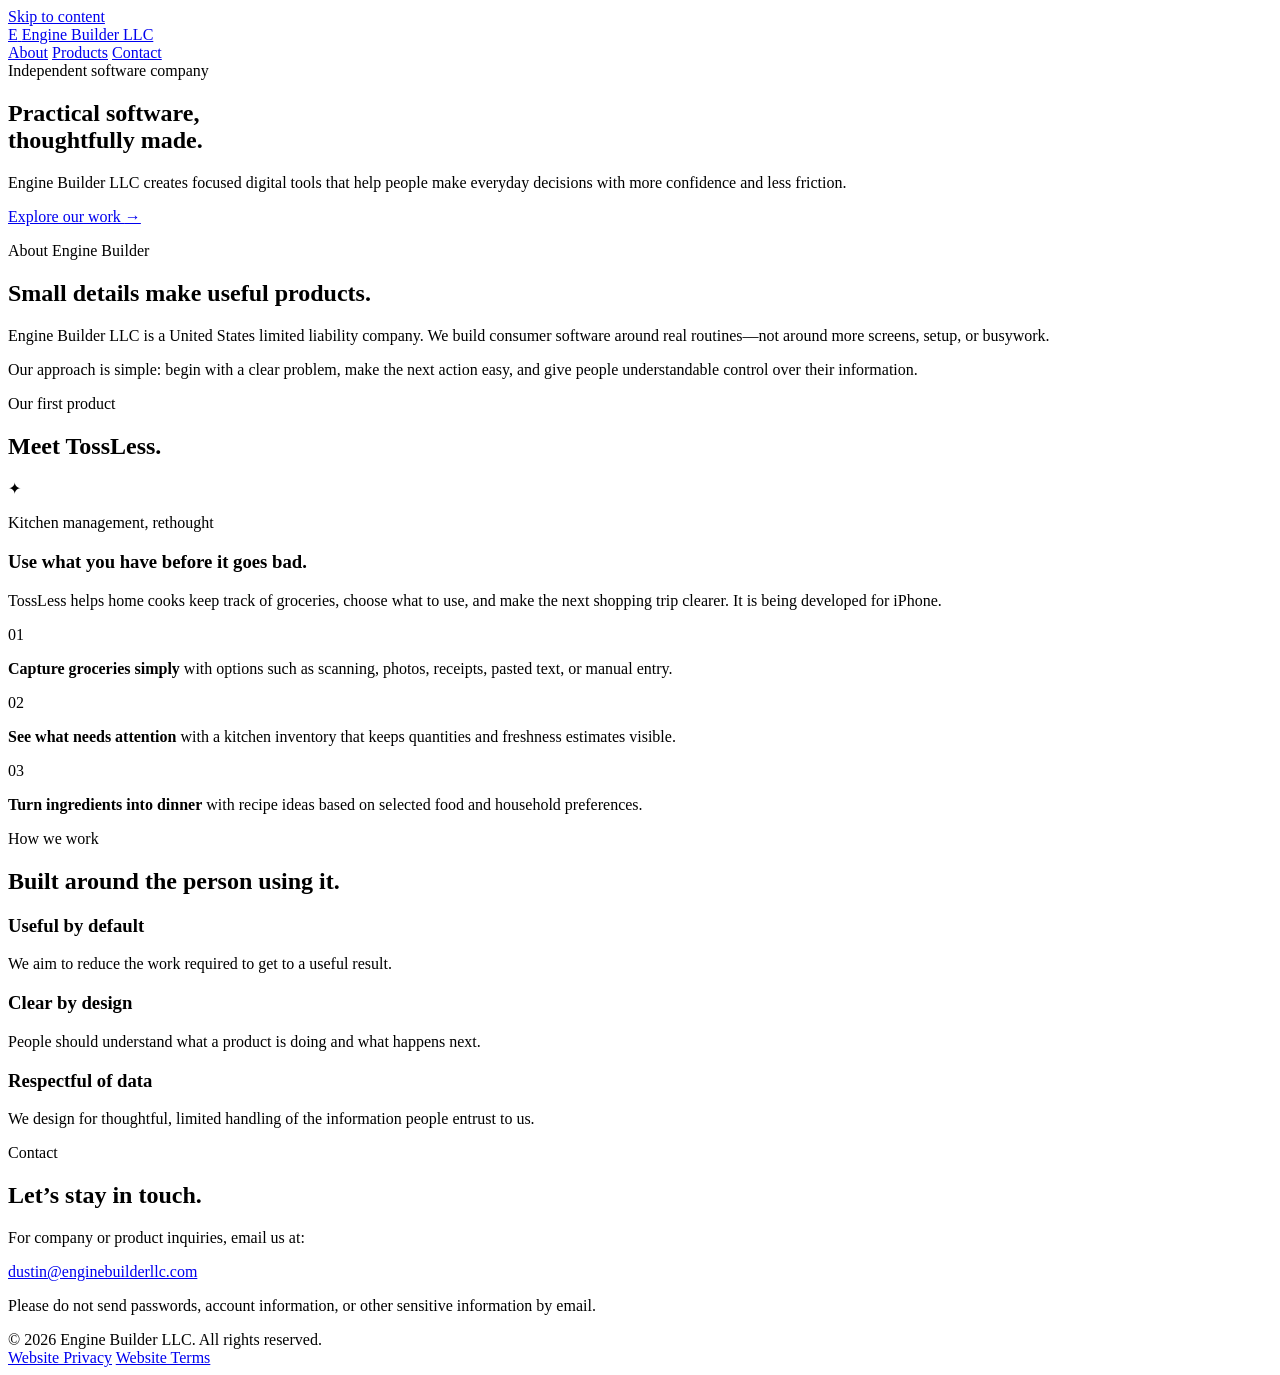
==== index.html @ 01be60da "Add files via upload" ====
<!doctype html>
<html lang="en">
  <head>
    <meta charset="utf-8">
    <meta name="viewport" content="width=device-width, initial-scale=1">
    <meta name="description" content="Engine Builder LLC develops focused, practical software for everyday life.">
    <meta name="theme-color" content="#24443a">
    <title>Engine Builder LLC | Practical software, thoughtfully made</title>
    <link rel="stylesheet" href="styles.css">
  </head>
  <body>
    <a class="skip-link" href="#main-content">Skip to content</a>
    <header class="site-header">
      <a class="brand" href="/" aria-label="Engine Builder LLC home">
        <span class="brand-mark" aria-hidden="true">E</span>
        <span>Engine Builder LLC</span>
      </a>
      <nav aria-label="Main navigation">
        <a href="#about">About</a>
        <a href="#products">Products</a>
        <a href="#contact">Contact</a>
      </nav>
    </header>

    <main id="main-content">
      <section class="hero" aria-labelledby="hero-title">
        <div class="eyebrow">Independent software company</div>
        <h1 id="hero-title">Practical software,<br>thoughtfully made.</h1>
        <p class="hero-copy">Engine Builder LLC creates focused digital tools that help people make everyday decisions with more confidence and less friction.</p>
        <a class="button" href="#products">Explore our work <span aria-hidden="true">→</span></a>
      </section>

      <section id="about" class="section two-column" aria-labelledby="about-title">
        <div>
          <p class="section-label">About Engine Builder</p>
          <h2 id="about-title">Small details make useful products.</h2>
        </div>
        <div class="body-copy">
          <p>Engine Builder LLC is a United States limited liability company. We build consumer software around real routines—not around more screens, setup, or busywork.</p>
          <p>Our approach is simple: begin with a clear problem, make the next action easy, and give people understandable control over their information.</p>
        </div>
      </section>

      <section id="products" class="section product-section" aria-labelledby="products-title">
        <div class="section-heading">
          <p class="section-label">Our first product</p>
          <h2 id="products-title">Meet TossLess.</h2>
        </div>
        <article class="product-card">
          <div class="product-card-content">
            <span class="product-icon" aria-hidden="true">✦</span>
            <p class="product-kicker">Kitchen management, rethought</p>
            <h3>Use what you have before it goes bad.</h3>
            <p>TossLess helps home cooks keep track of groceries, choose what to use, and make the next shopping trip clearer. It is being developed for iPhone.</p>
          </div>
          <div class="product-details" aria-label="TossLess capabilities">
            <div>
              <span class="detail-number">01</span>
              <p><strong>Capture groceries simply</strong> with options such as scanning, photos, receipts, pasted text, or manual entry.</p>
            </div>
            <div>
              <span class="detail-number">02</span>
              <p><strong>See what needs attention</strong> with a kitchen inventory that keeps quantities and freshness estimates visible.</p>
            </div>
            <div>
              <span class="detail-number">03</span>
              <p><strong>Turn ingredients into dinner</strong> with recipe ideas based on selected food and household preferences.</p>
            </div>
          </div>
        </article>
      </section>

      <section class="section principles" aria-labelledby="principles-title">
        <div class="section-heading">
          <p class="section-label">How we work</p>
          <h2 id="principles-title">Built around the person using it.</h2>
        </div>
        <div class="principle-grid">
          <article>
            <h3>Useful by default</h3>
            <p>We aim to reduce the work required to get to a useful result.</p>
          </article>
          <article>
            <h3>Clear by design</h3>
            <p>People should understand what a product is doing and what happens next.</p>
          </article>
          <article>
            <h3>Respectful of data</h3>
            <p>We design for thoughtful, limited handling of the information people entrust to us.</p>
          </article>
        </div>
      </section>

      <section id="contact" class="contact-section" aria-labelledby="contact-title">
        <div>
          <p class="section-label">Contact</p>
          <h2 id="contact-title">Let’s stay in touch.</h2>
        </div>
        <div>
          <p>For company or product inquiries, email us at:</p>
          <a class="email-link" href="mailto:dustin@enginebuilderllc.com">dustin@enginebuilderllc.com</a>
          <p class="contact-note">Please do not send passwords, account information, or other sensitive information by email.</p>
        </div>
      </section>
    </main>

    <footer class="site-footer">
      <span>© <span id="year"></span> Engine Builder LLC. All rights reserved.</span>
      <div>
        <a href="privacy.html">Website Privacy</a>
        <a href="terms.html">Website Terms</a>
      </div>
    </footer>
    <script>document.getElementById('year').textContent = new Date().getFullYear();</script>
  </body>
</html>
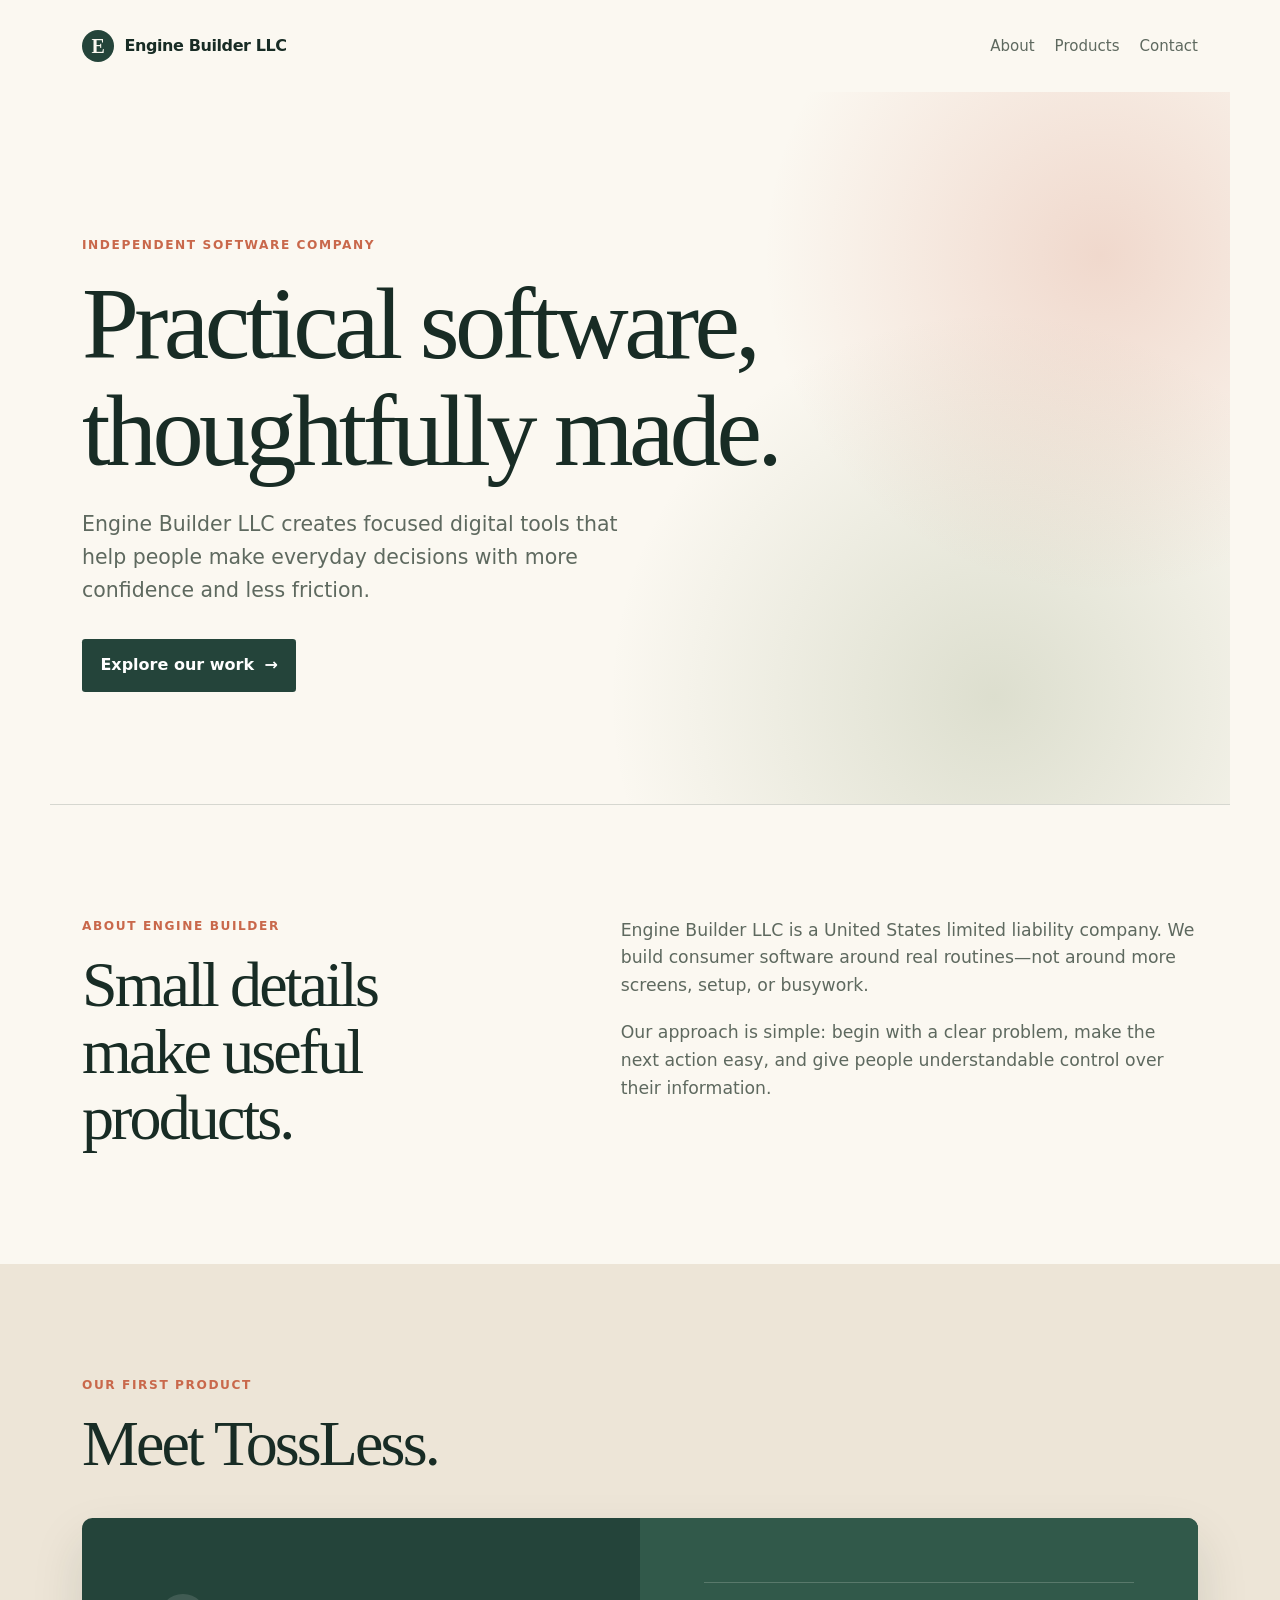
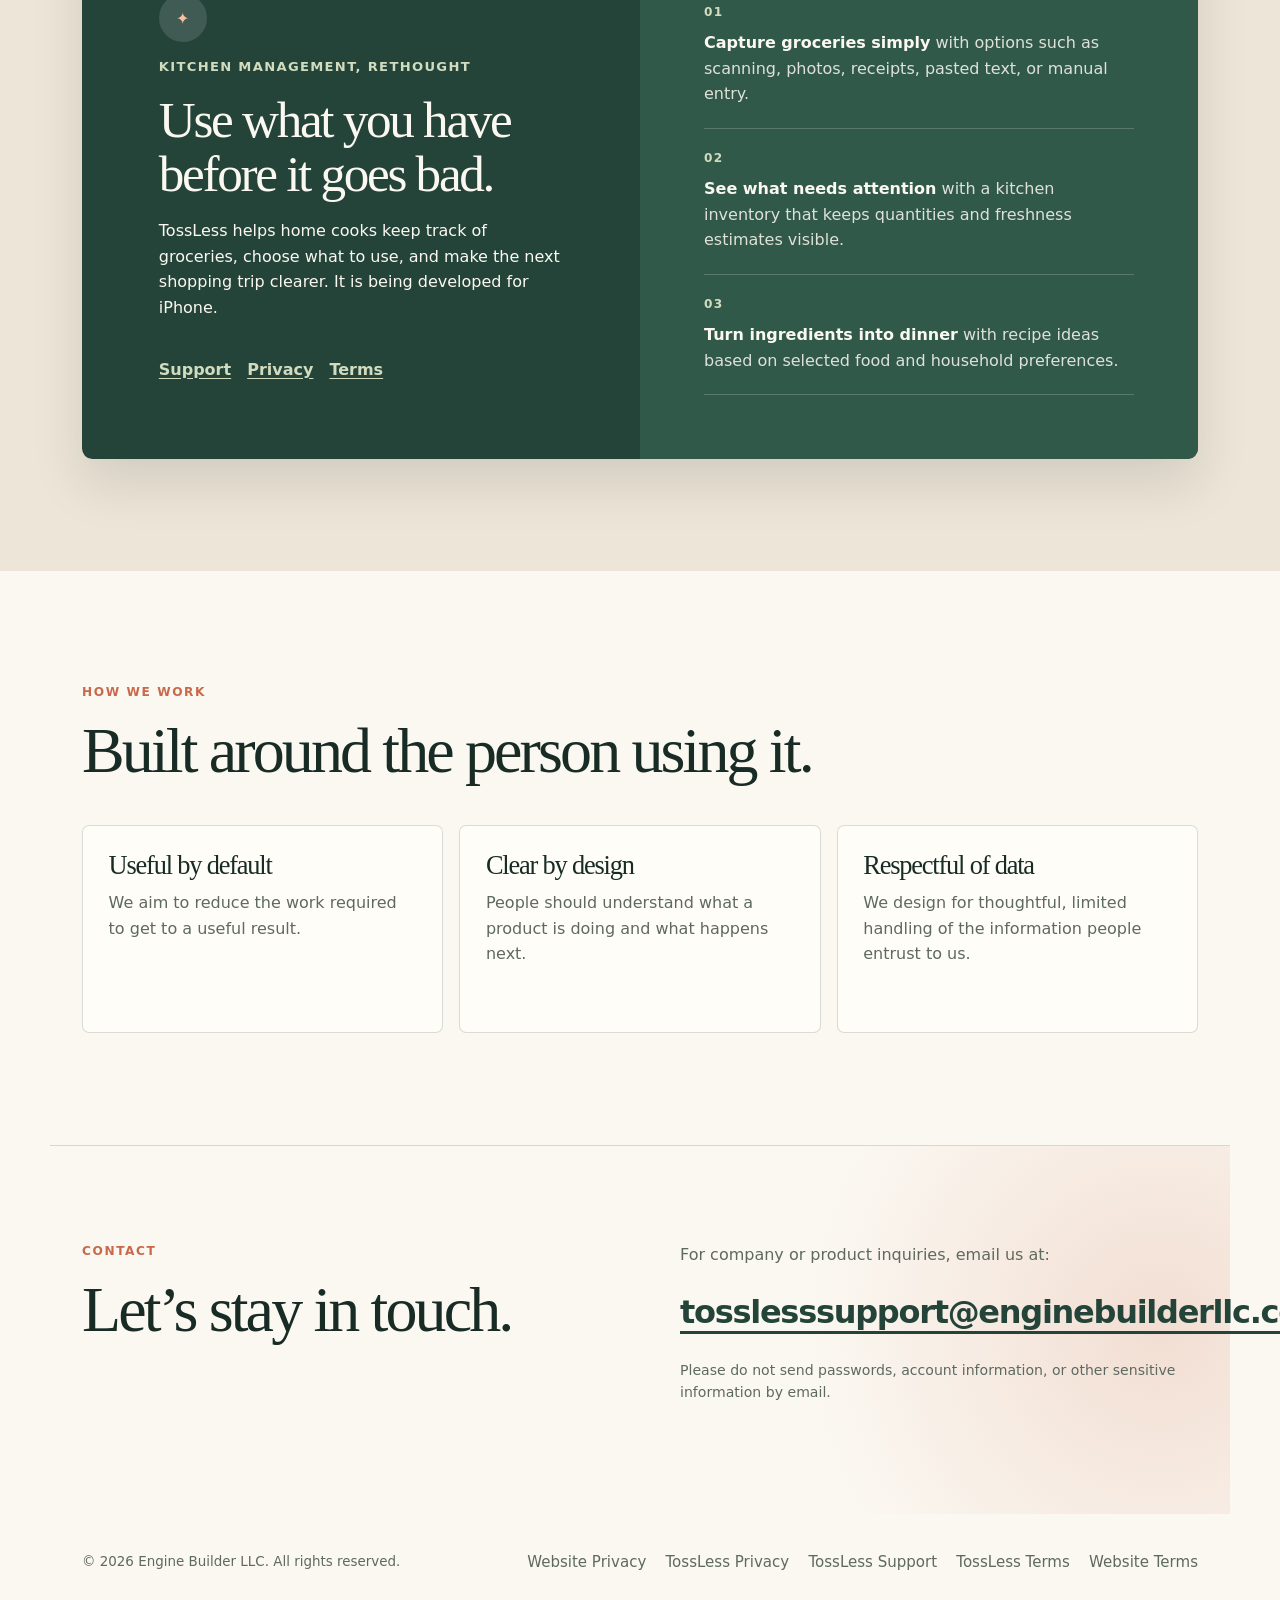
==== commit 03991164: "Add files via upload" ====
--- a/index.html
+++ b/index.html
@@ -52,6 +52,7 @@
             <p class="product-kicker">Kitchen management, rethought</p>
             <h3>Use what you have before it goes bad.</h3>
             <p>TossLess helps home cooks keep track of groceries, choose what to use, and make the next shopping trip clearer. It is being developed for iPhone.</p>
+            <p class="product-links"><a href="tossless/support.html">Support</a><a href="tossless/privacy.html">Privacy</a><a href="tossless/terms.html">Terms</a></p>
           </div>
           <div class="product-details" aria-label="TossLess capabilities">
             <div>
@@ -98,7 +99,7 @@
         </div>
         <div>
           <p>For company or product inquiries, email us at:</p>
-          <a class="email-link" href="mailto:dustin@enginebuilderllc.com">dustin@enginebuilderllc.com</a>
+          <a class="email-link" href="mailto:tosslesssupport@enginebuilderllc.com">tosslesssupport@enginebuilderllc.com</a>
           <p class="contact-note">Please do not send passwords, account information, or other sensitive information by email.</p>
         </div>
       </section>
@@ -108,6 +109,9 @@
       <span>© <span id="year"></span> Engine Builder LLC. All rights reserved.</span>
       <div>
         <a href="privacy.html">Website Privacy</a>
+        <a href="tossless/privacy.html">TossLess Privacy</a>
+        <a href="tossless/support.html">TossLess Support</a>
+        <a href="tossless/terms.html">TossLess Terms</a>
         <a href="terms.html">Website Terms</a>
       </div>
     </footer>
--- a/styles.css
+++ b/styles.css
@@ -0,0 +1,72 @@
+:root {
+  --ink: #182c25;
+  --forest: #24443a;
+  --moss: #829267;
+  --cream: #fbf8f1;
+  --sand: #ede5d7;
+  --clay: #c9684b;
+  --muted: #5e695f;
+  --line: rgba(24, 44, 37, .16);
+}
+
+* { box-sizing: border-box; }
+html { scroll-behavior: smooth; }
+body { margin: 0; color: var(--ink); background: var(--cream); font-family: Inter, ui-sans-serif, system-ui, -apple-system, BlinkMacSystemFont, "Segoe UI", sans-serif; line-height: 1.6; }
+a { color: inherit; }
+.skip-link { position: fixed; z-index: 5; top: -5rem; left: 1rem; padding: .7rem 1rem; background: var(--cream); border: 2px solid var(--forest); }
+.skip-link:focus { top: 1rem; }
+.site-header, .site-footer { max-width: 1180px; margin: 0 auto; padding-left: 2rem; padding-right: 2rem; }
+.site-header { min-height: 5.75rem; display: flex; justify-content: space-between; align-items: center; gap: 1.5rem; }
+.brand { text-decoration: none; display: flex; align-items: center; gap: .65rem; font-weight: 750; letter-spacing: -.025em; }
+.brand-mark { display: grid; place-items: center; width: 2rem; height: 2rem; border-radius: 50%; background: var(--forest); color: var(--cream); font-family: Georgia, serif; font-size: 1.25rem; }
+nav { display: flex; flex-wrap: wrap; justify-content: end; gap: 1.25rem; }
+nav a, .site-footer a { color: var(--muted); text-decoration: none; font-size: .94rem; }
+nav a:hover, nav a:focus-visible, .site-footer a:hover, .site-footer a:focus-visible { color: var(--clay); text-decoration: underline; }
+.hero { max-width: 1180px; margin: 0 auto; min-height: min(72vh, 680px); padding: 9rem 2rem 7rem; background: radial-gradient(circle at 89% 23%, rgba(201, 104, 75, .22), transparent 21rem), radial-gradient(circle at 80% 85%, rgba(130, 146, 103, .25), transparent 24rem); }
+.eyebrow, .section-label { margin: 0 0 1rem; color: var(--clay); font-size: .76rem; font-weight: 800; letter-spacing: .13em; text-transform: uppercase; }
+h1, h2, h3, p { margin-top: 0; }
+h1, h2, h3 { font-family: Georgia, "Times New Roman", serif; line-height: 1.04; letter-spacing: -.045em; }
+h1 { max-width: 760px; margin-bottom: 1.5rem; font-size: clamp(3.4rem, 8vw, 6.7rem); font-weight: 500; }
+.hero-copy { max-width: 580px; margin-bottom: 2rem; color: var(--muted); font-size: clamp(1.1rem, 2vw, 1.28rem); }
+.button { display: inline-flex; gap: .65rem; align-items: center; padding: .85rem 1.15rem; background: var(--forest); color: white; text-decoration: none; font-weight: 700; border-radius: .2rem; }
+.button:hover, .button:focus-visible { background: var(--clay); }
+.section { max-width: 1180px; margin: 0 auto; padding: 7rem 2rem; }
+.two-column { display: grid; grid-template-columns: minmax(15rem, .85fr) minmax(20rem, 1.15fr); gap: 7rem; border-top: 1px solid var(--line); }
+h2 { margin-bottom: 0; font-size: clamp(2.35rem, 5vw, 4.35rem); font-weight: 500; }
+.body-copy { max-width: 600px; color: var(--muted); font-size: 1.08rem; }
+.body-copy p + p { margin-top: 1.25rem; }
+.product-section { background: var(--sand); max-width: none; padding-left: max(2rem, calc((100vw - 1116px) / 2)); padding-right: max(2rem, calc((100vw - 1116px) / 2)); }
+.section-heading { margin-bottom: 2.5rem; }
+.product-card { overflow: hidden; display: grid; grid-template-columns: 1fr 1fr; border-radius: .65rem; background: var(--forest); color: var(--cream); box-shadow: 0 1.5rem 3.2rem rgba(24, 44, 37, .13); }
+.product-card-content { padding: clamp(2.2rem, 6vw, 5rem); min-height: 30rem; display: flex; flex-direction: column; justify-content: end; }
+.product-icon { display: grid; place-items: center; width: 3rem; height: 3rem; margin-bottom: auto; border-radius: 50%; background: rgba(251,248,241,.13); color: #f8c09f; }
+.product-kicker { margin-bottom: 1rem; color: #d1dbbd; font-size: .82rem; font-weight: 750; letter-spacing: .1em; text-transform: uppercase; }
+.product-card h3 { margin-bottom: 1.15rem; font-size: clamp(2.2rem, 4vw, 3.8rem); font-weight: 500; }
+.product-card-content p:last-child { max-width: 31rem; margin-bottom: 0; color: rgba(251,248,241,.8); }
+.product-links { display: flex; gap: 1rem; margin-top: 1.25rem; }
+.product-links a { color: #d1dbbd; font-weight: 700; text-underline-offset: .2em; }
+.product-details { display: grid; align-content: center; padding: clamp(2.2rem, 5vw, 4.5rem); background: #31594a; }
+.product-details > div { padding: 1.3rem 0; border-bottom: 1px solid rgba(251,248,241,.2); }
+.product-details > div:first-child { border-top: 1px solid rgba(251,248,241,.2); }
+.detail-number { display: block; color: #d1dbbd; font-size: .76rem; font-weight: 800; letter-spacing: .1em; }
+.product-details p { margin: .45rem 0 0; color: rgba(251,248,241,.86); }
+.product-details strong { color: var(--cream); }
+.principles { border-bottom: 1px solid var(--line); }
+.principle-grid { display: grid; grid-template-columns: repeat(3, 1fr); gap: 1rem; }
+.principle-grid article { min-height: 13rem; padding: 1.6rem; border: 1px solid var(--line); border-radius: .45rem; background: #fffdf8; }
+.principle-grid h3 { margin-bottom: .7rem; font-size: 1.65rem; font-weight: 500; }
+.principle-grid p { margin-bottom: 0; color: var(--muted); }
+.contact-section { max-width: 1180px; margin: 0 auto; padding: 6rem 2rem; display: grid; grid-template-columns: 1fr 1fr; gap: 5rem; background: radial-gradient(circle at 94% 50%, rgba(201,104,75,.18), transparent 22rem); }
+.contact-section > div:last-child { max-width: 31rem; color: var(--muted); }
+.email-link { display: inline-block; margin: .2rem 0 1.3rem; color: var(--forest); font-size: clamp(1.35rem, 3vw, 2rem); font-weight: 750; letter-spacing: -.04em; text-underline-offset: .25em; }
+.contact-note { font-size: .88rem; }
+.site-footer { min-height: 6rem; display: flex; justify-content: space-between; align-items: center; gap: 1.25rem; color: var(--muted); font-size: .84rem; }
+.site-footer div { display: flex; flex-wrap: wrap; gap: 1.2rem; }
+.legal-page main { max-width: 780px; margin: 0 auto; padding: 5rem 2rem 7rem; }
+.legal-page h1 { font-size: clamp(3rem, 7vw, 5.4rem); }
+.legal-page h2 { margin: 2.75rem 0 1rem; font-size: 1.7rem; }
+.legal-page h3 { margin: 1.8rem 0 .65rem; font-size: 1.25rem; }
+.legal-page p, .legal-page li { color: var(--muted); }
+.legal-page li + li { margin-top: .65rem; }
+.effective-date { color: var(--muted); }
+@media (max-width: 720px) { .site-header { padding-top: 1.1rem; padding-bottom: 1.1rem; align-items: start; flex-direction: column; } nav { justify-content: start; } .hero { padding-top: 6rem; min-height: auto; } .section { padding-top: 4.5rem; padding-bottom: 4.5rem; } .two-column, .product-card, .contact-section { grid-template-columns: 1fr; gap: 2rem; } .product-card-content { min-height: 25rem; } .principle-grid { grid-template-columns: 1fr; } .site-footer { padding-top: 1.5rem; padding-bottom: 1.5rem; align-items: start; flex-direction: column; } }
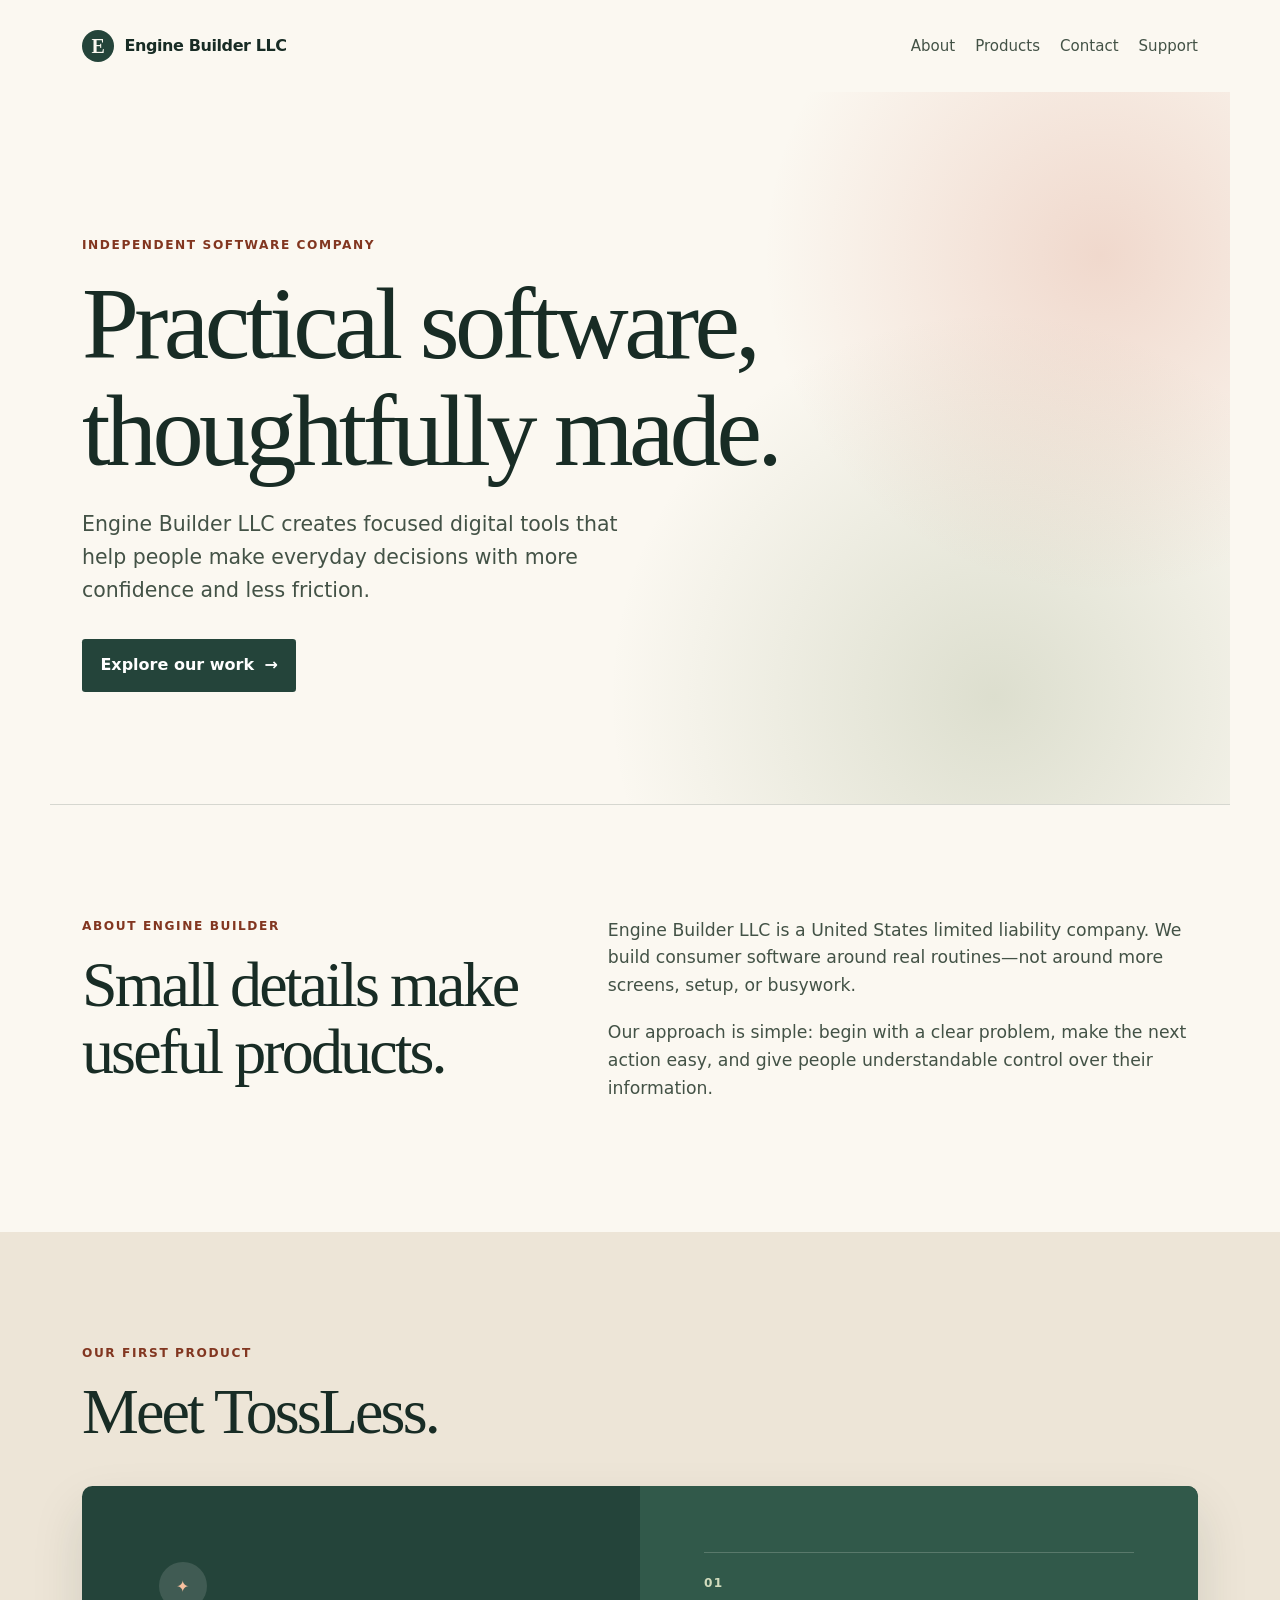
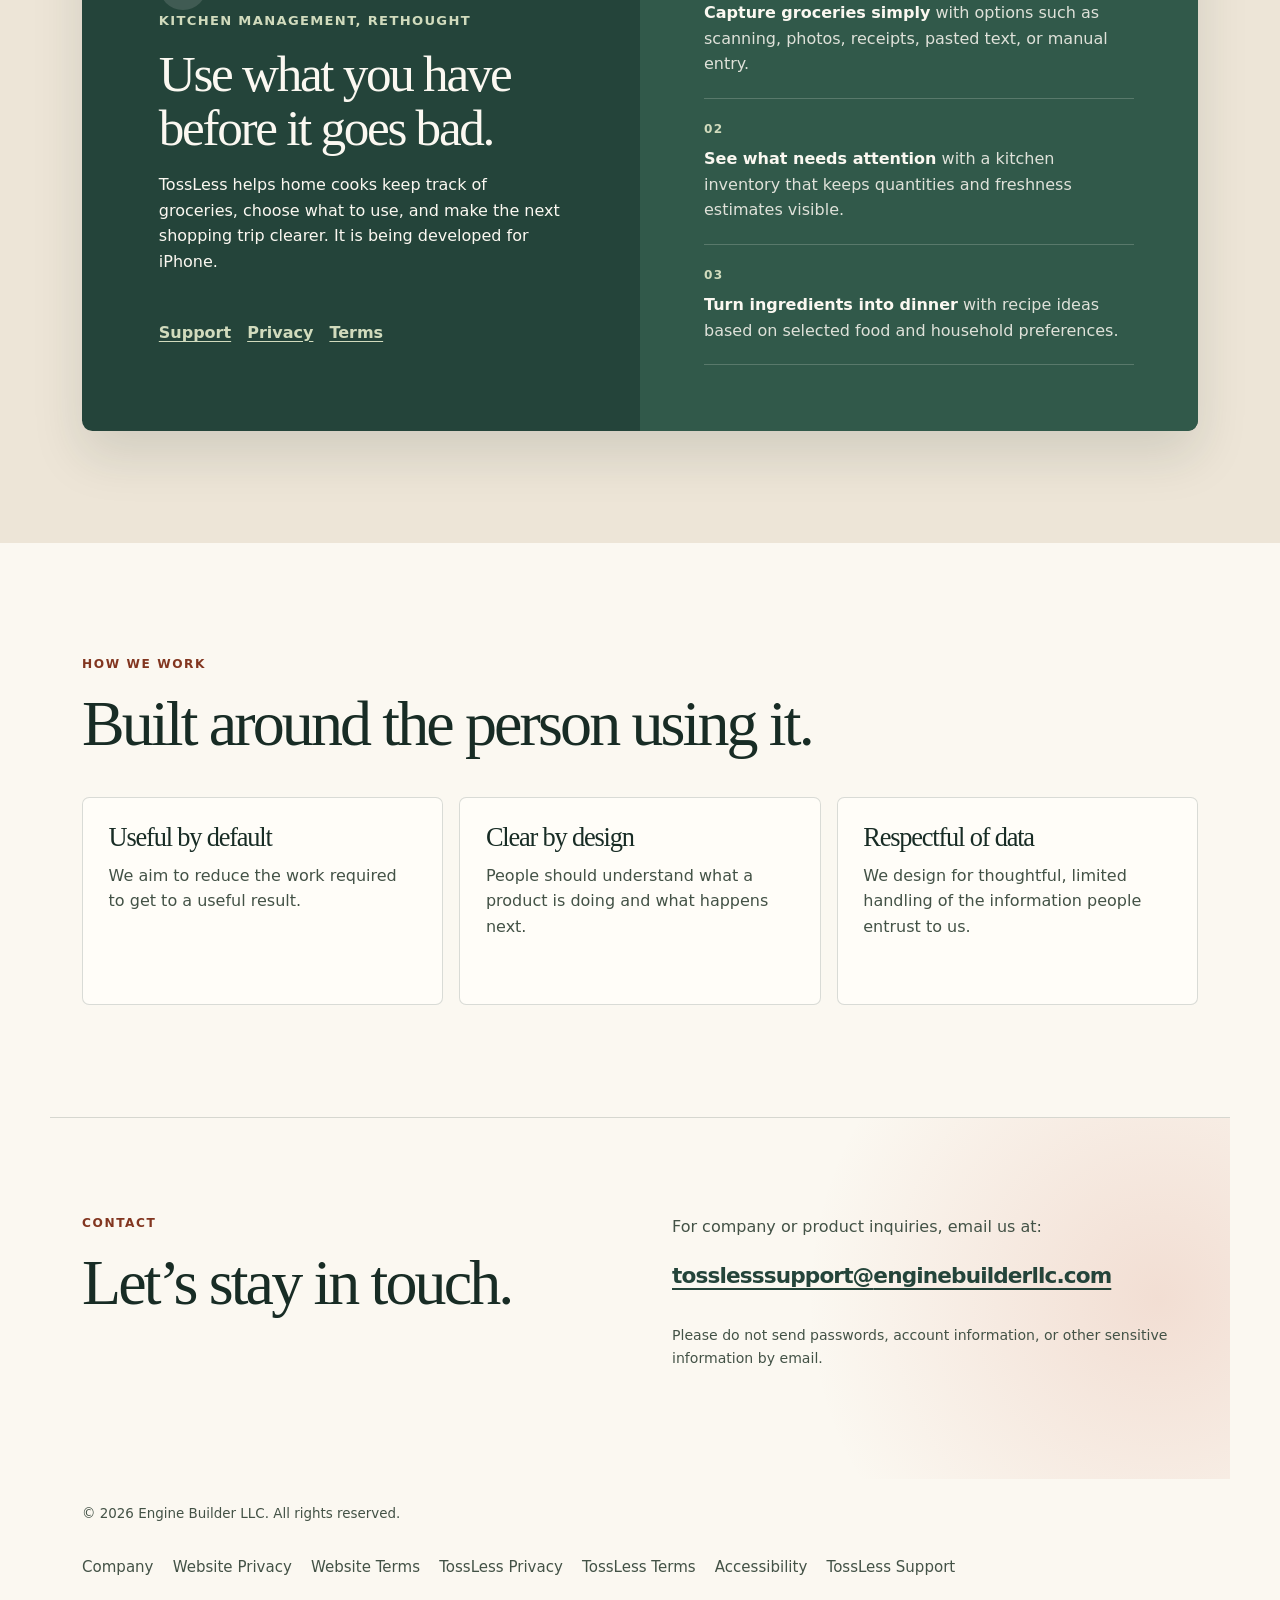
==== commit 62b85e8a: "Improve website accessibility for WCAG 2.2 AA" ====
--- a/index.html
+++ b/index.html
@@ -11,7 +11,7 @@
   <body>
     <a class="skip-link" href="#main-content">Skip to content</a>
     <header class="site-header">
-      <a class="brand" href="/" aria-label="Engine Builder LLC home">
+      <a class="brand" href="/">
         <span class="brand-mark" aria-hidden="true">E</span>
         <span>Engine Builder LLC</span>
       </a>
@@ -19,10 +19,11 @@
         <a href="#about">About</a>
         <a href="#products">Products</a>
         <a href="#contact">Contact</a>
+        <a href="tossless/support.html">Support</a>
       </nav>
     </header>
 
-    <main id="main-content">
+    <main id="main-content" tabindex="-1">
       <section class="hero" aria-labelledby="hero-title">
         <div class="eyebrow">Independent software company</div>
         <h1 id="hero-title">Practical software,<br>thoughtfully made.</h1>
@@ -54,7 +55,7 @@
             <p>TossLess helps home cooks keep track of groceries, choose what to use, and make the next shopping trip clearer. It is being developed for iPhone.</p>
             <p class="product-links"><a href="tossless/support.html">Support</a><a href="tossless/privacy.html">Privacy</a><a href="tossless/terms.html">Terms</a></p>
           </div>
-          <div class="product-details" aria-label="TossLess capabilities">
+          <div class="product-details" role="group" aria-label="TossLess capabilities">
             <div>
               <span class="detail-number">01</span>
               <p><strong>Capture groceries simply</strong> with options such as scanning, photos, receipts, pasted text, or manual entry.</p>
@@ -99,7 +100,7 @@
         </div>
         <div>
           <p>For company or product inquiries, email us at:</p>
-          <a class="email-link" href="mailto:tosslesssupport@enginebuilderllc.com">tosslesssupport@enginebuilderllc.com</a>
+          <a class="email-link" href="mailto:tosslesssupport@enginebuilderllc.com">tosslesssupport@<wbr>enginebuilderllc.com</a>
           <p class="contact-note">Please do not send passwords, account information, or other sensitive information by email.</p>
         </div>
       </section>
@@ -107,13 +108,15 @@
 
     <footer class="site-footer">
       <span>© <span id="year"></span> Engine Builder LLC. All rights reserved.</span>
-      <div>
+      <nav aria-label="Footer navigation">
+        <a href="index.html">Company</a>
         <a href="privacy.html">Website Privacy</a>
+        <a href="terms.html">Website Terms</a>
         <a href="tossless/privacy.html">TossLess Privacy</a>
+        <a href="tossless/terms.html">TossLess Terms</a>
+        <a href="accessibility.html">Accessibility</a>
         <a href="tossless/support.html">TossLess Support</a>
-        <a href="tossless/terms.html">TossLess Terms</a>
-        <a href="terms.html">Website Terms</a>
-      </div>
+      </nav>
     </footer>
     <script>document.getElementById('year').textContent = new Date().getFullYear();</script>
   </body>
--- a/styles.css
+++ b/styles.css
@@ -4,69 +4,76 @@
   --moss: #829267;
   --cream: #fbf8f1;
   --sand: #ede5d7;
-  --clay: #c9684b;
-  --muted: #5e695f;
+  --clay: #823620;
+  --muted: #435246;
   --line: rgba(24, 44, 37, .16);
 }
 
 * { box-sizing: border-box; }
 html { scroll-behavior: smooth; }
-body { margin: 0; color: var(--ink); background: var(--cream); font-family: Inter, ui-sans-serif, system-ui, -apple-system, BlinkMacSystemFont, "Segoe UI", sans-serif; line-height: 1.6; }
-a { color: inherit; }
-.skip-link { position: fixed; z-index: 5; top: -5rem; left: 1rem; padding: .7rem 1rem; background: var(--cream); border: 2px solid var(--forest); }
-.skip-link:focus { top: 1rem; }
+body { margin: 0; color: var(--ink); background: var(--cream); font-family: Inter, ui-sans-serif, system-ui, -apple-system, BlinkMacSystemFont, "Segoe UI", sans-serif; line-height: 1.6; overflow-wrap: anywhere; }
+a { color: inherit; text-underline-offset: .2em; }
+/* Two colors keep focus visible on both the cream pages and forest product card. */
+:focus-visible { outline: 3px solid var(--ink); outline-offset: 3px; box-shadow: 0 0 0 3px var(--cream); }
+.skip-link { position: fixed; z-index: 5; top: 1rem; left: 1rem; max-width: calc(100% - 2rem); transform: translateY(calc(-100% - 2rem)); padding: .7rem 1rem; background: var(--cream); border: 2px solid var(--forest); }
+.skip-link:focus { transform: none; }
 .site-header, .site-footer { max-width: 1180px; margin: 0 auto; padding-left: 2rem; padding-right: 2rem; }
-.site-header { min-height: 5.75rem; display: flex; justify-content: space-between; align-items: center; gap: 1.5rem; }
+.site-header { min-height: 5.75rem; display: flex; flex-wrap: wrap; justify-content: space-between; align-items: center; gap: 1.5rem; }
 .brand { text-decoration: none; display: flex; align-items: center; gap: .65rem; font-weight: 750; letter-spacing: -.025em; }
-.brand-mark { display: grid; place-items: center; width: 2rem; height: 2rem; border-radius: 50%; background: var(--forest); color: var(--cream); font-family: Georgia, serif; font-size: 1.25rem; }
+.brand-mark { display: grid; place-items: center; flex-shrink: 0; width: 2rem; height: 2rem; border-radius: 50%; background: var(--forest); color: var(--cream); font-family: Georgia, serif; font-size: 1.25rem; }
 nav { display: flex; flex-wrap: wrap; justify-content: end; gap: 1.25rem; }
 nav a, .site-footer a { color: var(--muted); text-decoration: none; font-size: .94rem; }
+/* Standalone controls exceed AA's 24px minimum; inline prose links retain natural wrapping. */
+.brand, nav a, .product-links a, .email-link, .button { min-height: 2.75rem; min-width: 1.5rem; }
+nav a, .product-links a { display: inline-flex; align-items: center; padding: .35rem 0; }
 nav a:hover, nav a:focus-visible, .site-footer a:hover, .site-footer a:focus-visible { color: var(--clay); text-decoration: underline; }
 .hero { max-width: 1180px; margin: 0 auto; min-height: min(72vh, 680px); padding: 9rem 2rem 7rem; background: radial-gradient(circle at 89% 23%, rgba(201, 104, 75, .22), transparent 21rem), radial-gradient(circle at 80% 85%, rgba(130, 146, 103, .25), transparent 24rem); }
 .eyebrow, .section-label { margin: 0 0 1rem; color: var(--clay); font-size: .76rem; font-weight: 800; letter-spacing: .13em; text-transform: uppercase; }
 h1, h2, h3, p { margin-top: 0; }
 h1, h2, h3 { font-family: Georgia, "Times New Roman", serif; line-height: 1.04; letter-spacing: -.045em; }
-h1 { max-width: 760px; margin-bottom: 1.5rem; font-size: clamp(3.4rem, 8vw, 6.7rem); font-weight: 500; }
+h1 { max-width: 760px; margin-bottom: 1.5rem; font-size: clamp(2.5rem, 8vw, 6.7rem); font-weight: 500; }
 .hero-copy { max-width: 580px; margin-bottom: 2rem; color: var(--muted); font-size: clamp(1.1rem, 2vw, 1.28rem); }
-.button { display: inline-flex; gap: .65rem; align-items: center; padding: .85rem 1.15rem; background: var(--forest); color: white; text-decoration: none; font-weight: 700; border-radius: .2rem; }
+.button { display: inline-flex; max-width: 100%; gap: .65rem; align-items: center; padding: .85rem 1.15rem; background: var(--forest); color: white; text-decoration: none; font-weight: 700; border-radius: .2rem; }
 .button:hover, .button:focus-visible { background: var(--clay); }
 .section { max-width: 1180px; margin: 0 auto; padding: 7rem 2rem; }
-.two-column { display: grid; grid-template-columns: minmax(15rem, .85fr) minmax(20rem, 1.15fr); gap: 7rem; border-top: 1px solid var(--line); }
+.two-column { display: grid; grid-template-columns: minmax(0, .85fr) minmax(0, 1.15fr); gap: clamp(2rem, 7vw, 7rem); border-top: 1px solid var(--line); }
 h2 { margin-bottom: 0; font-size: clamp(2.35rem, 5vw, 4.35rem); font-weight: 500; }
 .body-copy { max-width: 600px; color: var(--muted); font-size: 1.08rem; }
 .body-copy p + p { margin-top: 1.25rem; }
 .product-section { background: var(--sand); max-width: none; padding-left: max(2rem, calc((100vw - 1116px) / 2)); padding-right: max(2rem, calc((100vw - 1116px) / 2)); }
 .section-heading { margin-bottom: 2.5rem; }
-.product-card { overflow: hidden; display: grid; grid-template-columns: 1fr 1fr; border-radius: .65rem; background: var(--forest); color: var(--cream); box-shadow: 0 1.5rem 3.2rem rgba(24, 44, 37, .13); }
-.product-card-content { padding: clamp(2.2rem, 6vw, 5rem); min-height: 30rem; display: flex; flex-direction: column; justify-content: end; }
+.product-card { overflow: hidden; display: grid; grid-template-columns: minmax(0, 1fr) minmax(0, 1fr); border-radius: .65rem; background: var(--forest); color: var(--cream); box-shadow: 0 1.5rem 3.2rem rgba(24, 44, 37, .13); }
+.product-card-content { padding: clamp(1rem, 6vw, 5rem); min-height: 30rem; display: flex; flex-direction: column; justify-content: end; }
 .product-icon { display: grid; place-items: center; width: 3rem; height: 3rem; margin-bottom: auto; border-radius: 50%; background: rgba(251,248,241,.13); color: #f8c09f; }
 .product-kicker { margin-bottom: 1rem; color: #d1dbbd; font-size: .82rem; font-weight: 750; letter-spacing: .1em; text-transform: uppercase; }
 .product-card h3 { margin-bottom: 1.15rem; font-size: clamp(2.2rem, 4vw, 3.8rem); font-weight: 500; }
 .product-card-content p:last-child { max-width: 31rem; margin-bottom: 0; color: rgba(251,248,241,.8); }
-.product-links { display: flex; gap: 1rem; margin-top: 1.25rem; }
+.product-links { display: flex; flex-wrap: wrap; gap: 1rem; margin-top: 1.25rem; }
 .product-links a { color: #d1dbbd; font-weight: 700; text-underline-offset: .2em; }
-.product-details { display: grid; align-content: center; padding: clamp(2.2rem, 5vw, 4.5rem); background: #31594a; }
+.product-details { display: grid; align-content: center; padding: clamp(1rem, 5vw, 4.5rem); background: #31594a; }
 .product-details > div { padding: 1.3rem 0; border-bottom: 1px solid rgba(251,248,241,.2); }
 .product-details > div:first-child { border-top: 1px solid rgba(251,248,241,.2); }
 .detail-number { display: block; color: #d1dbbd; font-size: .76rem; font-weight: 800; letter-spacing: .1em; }
 .product-details p { margin: .45rem 0 0; color: rgba(251,248,241,.86); }
 .product-details strong { color: var(--cream); }
 .principles { border-bottom: 1px solid var(--line); }
-.principle-grid { display: grid; grid-template-columns: repeat(3, 1fr); gap: 1rem; }
+.principle-grid { display: grid; grid-template-columns: repeat(3, minmax(0, 1fr)); gap: 1rem; }
 .principle-grid article { min-height: 13rem; padding: 1.6rem; border: 1px solid var(--line); border-radius: .45rem; background: #fffdf8; }
 .principle-grid h3 { margin-bottom: .7rem; font-size: 1.65rem; font-weight: 500; }
 .principle-grid p { margin-bottom: 0; color: var(--muted); }
-.contact-section { max-width: 1180px; margin: 0 auto; padding: 6rem 2rem; display: grid; grid-template-columns: 1fr 1fr; gap: 5rem; background: radial-gradient(circle at 94% 50%, rgba(201,104,75,.18), transparent 22rem); }
+.contact-section { max-width: 1180px; margin: 0 auto; padding: 6rem 2rem; display: grid; grid-template-columns: minmax(0, 1fr) minmax(0, 1fr); gap: clamp(2rem, 5vw, 5rem); background: radial-gradient(circle at 94% 50%, rgba(201,104,75,.18), transparent 22rem); }
 .contact-section > div:last-child { max-width: 31rem; color: var(--muted); }
-.email-link { display: inline-block; margin: .2rem 0 1.3rem; color: var(--forest); font-size: clamp(1.35rem, 3vw, 2rem); font-weight: 750; letter-spacing: -.04em; text-underline-offset: .25em; }
+.email-link { display: inline-block; margin: .2rem 0 1.3rem; color: var(--forest); font-size: clamp(1rem, 1.7vw, 1.35rem); font-weight: 750; letter-spacing: -.04em; text-underline-offset: .25em; }
 .contact-note { font-size: .88rem; }
-.site-footer { min-height: 6rem; display: flex; justify-content: space-between; align-items: center; gap: 1.25rem; color: var(--muted); font-size: .84rem; }
-.site-footer div { display: flex; flex-wrap: wrap; gap: 1.2rem; }
+.site-footer { min-height: 6rem; display: flex; flex-wrap: wrap; justify-content: space-between; align-items: center; gap: 1.25rem; padding-top: 1.5rem; padding-bottom: 1.5rem; color: var(--muted); font-size: .84rem; }
+.site-footer nav { display: flex; flex-wrap: wrap; justify-content: start; gap: .5rem 1.2rem; }
 .legal-page main { max-width: 780px; margin: 0 auto; padding: 5rem 2rem 7rem; }
-.legal-page h1 { font-size: clamp(3rem, 7vw, 5.4rem); }
+.legal-page h1 { font-size: clamp(2.25rem, 7vw, 5.4rem); }
 .legal-page h2 { margin: 2.75rem 0 1rem; font-size: 1.7rem; }
 .legal-page h3 { margin: 1.8rem 0 .65rem; font-size: 1.25rem; }
 .legal-page p, .legal-page li { color: var(--muted); }
 .legal-page li + li { margin-top: .65rem; }
 .effective-date { color: var(--muted); }
 @media (max-width: 720px) { .site-header { padding-top: 1.1rem; padding-bottom: 1.1rem; align-items: start; flex-direction: column; } nav { justify-content: start; } .hero { padding-top: 6rem; min-height: auto; } .section { padding-top: 4.5rem; padding-bottom: 4.5rem; } .two-column, .product-card, .contact-section { grid-template-columns: 1fr; gap: 2rem; } .product-card-content { min-height: 25rem; } .principle-grid { grid-template-columns: 1fr; } .site-footer { padding-top: 1.5rem; padding-bottom: 1.5rem; align-items: start; flex-direction: column; } }
+@media (prefers-reduced-motion: reduce) { html { scroll-behavior: auto; } }
+@media (forced-colors: active) { :focus-visible { outline-color: Highlight; box-shadow: none; } .button, .auth-card button.button { border: 2px solid ButtonText; } }
